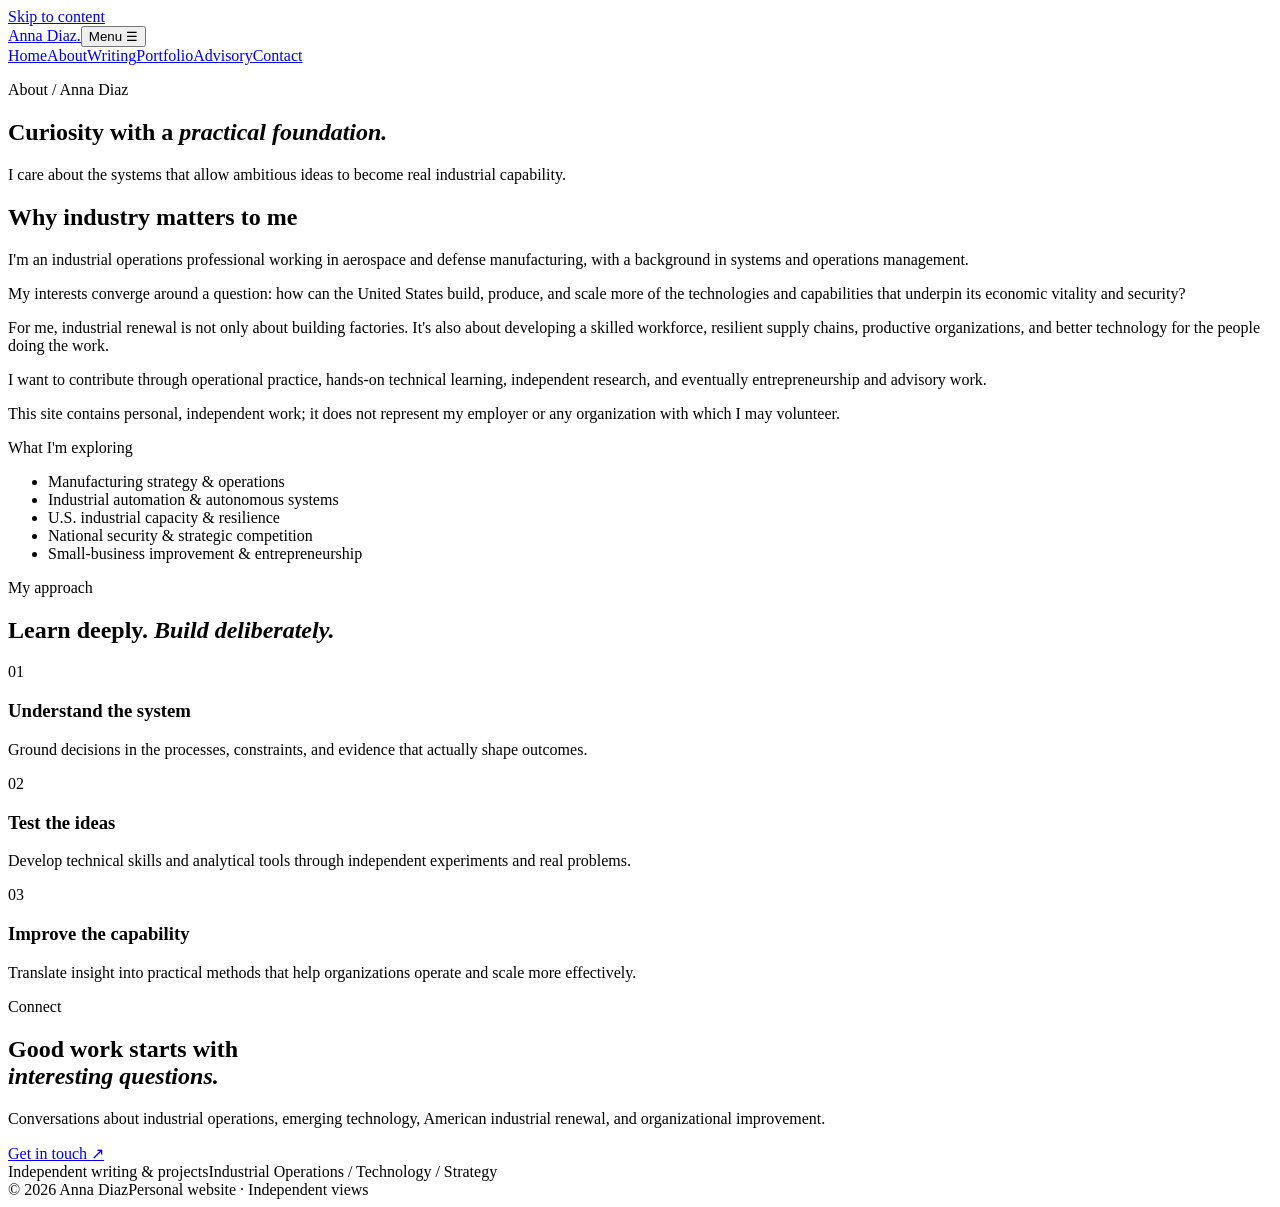
==== about.html @ 1a8fd3c5 "Initial website structure" ====
<!doctype html>
<html lang="en"><head><meta charset="UTF-8"><meta name="viewport" content="width=device-width,initial-scale=1"><meta name="theme-color" content="#f8f7f3"><meta name="description" content="About Anna Diaz and her interests in American industrial renewal, operations, technology, and strategy."><title>About | Anna Diaz</title><link rel="stylesheet" href="assets/styles.css"><link rel="icon" type="image/svg+xml" href="assets/favicon.svg"></head>
<body><a class="skip-link" href="#main">Skip to content</a><header class="site-header"><div class="container header-inner"><a class="wordmark" href="index.html" aria-label="Anna Diaz homepage">Anna Diaz<span class="wordmark-dot">.</span></a><button class="menu-toggle" aria-expanded="false" aria-controls="primary-nav" type="button">Menu <span aria-hidden="true">☰</span></button><nav id="primary-nav" class="nav" aria-label="Main navigation"><a href="index.html">Home</a><a href="about.html" aria-current="page">About</a><a href="writing.html">Writing</a><a href="projects.html">Portfolio</a><a href="advisory.html">Advisory</a><a href="contact.html">Contact</a></nav></div></header>
<main id="main"><section class="page-intro container"><p class="eyebrow">About / Anna Diaz</p><h1>Curiosity with a <em>practical foundation.</em></h1><p class="page-lead">I care about the systems that allow ambitious ideas to become real industrial capability.</p></section><section class="section container"><div class="two-col"><div class="body-copy"><h2>Why industry matters to me</h2><p>I'm an industrial operations professional working in aerospace and defense manufacturing, with a background in systems and operations management.</p><p>My interests converge around a question: how can the United States build, produce, and scale more of the technologies and capabilities that underpin its economic vitality and security?</p><p>For me, industrial renewal is not only about building factories. It's also about developing a skilled workforce, resilient supply chains, productive organizations, and better technology for the people doing the work.</p><p>I want to contribute through operational practice, hands-on technical learning, independent research, and eventually entrepreneurship and advisory work.</p><p>This site contains personal, independent work; it does not represent my employer or any organization with which I may volunteer.</p></div><aside class="aside-panel"><p class="eyebrow">What I'm exploring</p><ul class="clean-list"><li>Manufacturing strategy &amp; operations</li><li>Industrial automation &amp; autonomous systems</li><li>U.S. industrial capacity &amp; resilience</li><li>National security &amp; strategic competition</li><li>Small-business improvement &amp; entrepreneurship</li></ul></aside></div></section><section class="section section-tinted"><div class="container"><p class="eyebrow">My approach</p><h2>Learn deeply. <em>Build deliberately.</em></h2><div class="three-values"><div><span>01</span><h3>Understand the system</h3><p>Ground decisions in the processes, constraints, and evidence that actually shape outcomes.</p></div><div><span>02</span><h3>Test the ideas</h3><p>Develop technical skills and analytical tools through independent experiments and real problems.</p></div><div><span>03</span><h3>Improve the capability</h3><p>Translate insight into practical methods that help organizations operate and scale more effectively.</p></div></div></div></section></main>
<footer class="site-footer"><div class="container"><div class="footer-top"><div><p class="eyebrow">Connect</p><h2>Good work starts with<br><em>interesting questions.</em></h2><p>Conversations about industrial operations, emerging technology, American industrial renewal, and organizational improvement.</p><a class="button button-dark" href="contact.html">Get in touch <span aria-hidden="true">↗</span></a></div><div class="footer-side"><span>Independent writing &amp; projects</span><span>Industrial Operations / Technology / Strategy</span></div></div><div class="footer-bottom"><span>© <span id="year">2026</span> Anna Diaz</span><span>Personal website · Independent views</span></div></div></footer><script src="assets/script.js" defer></script></body></html>
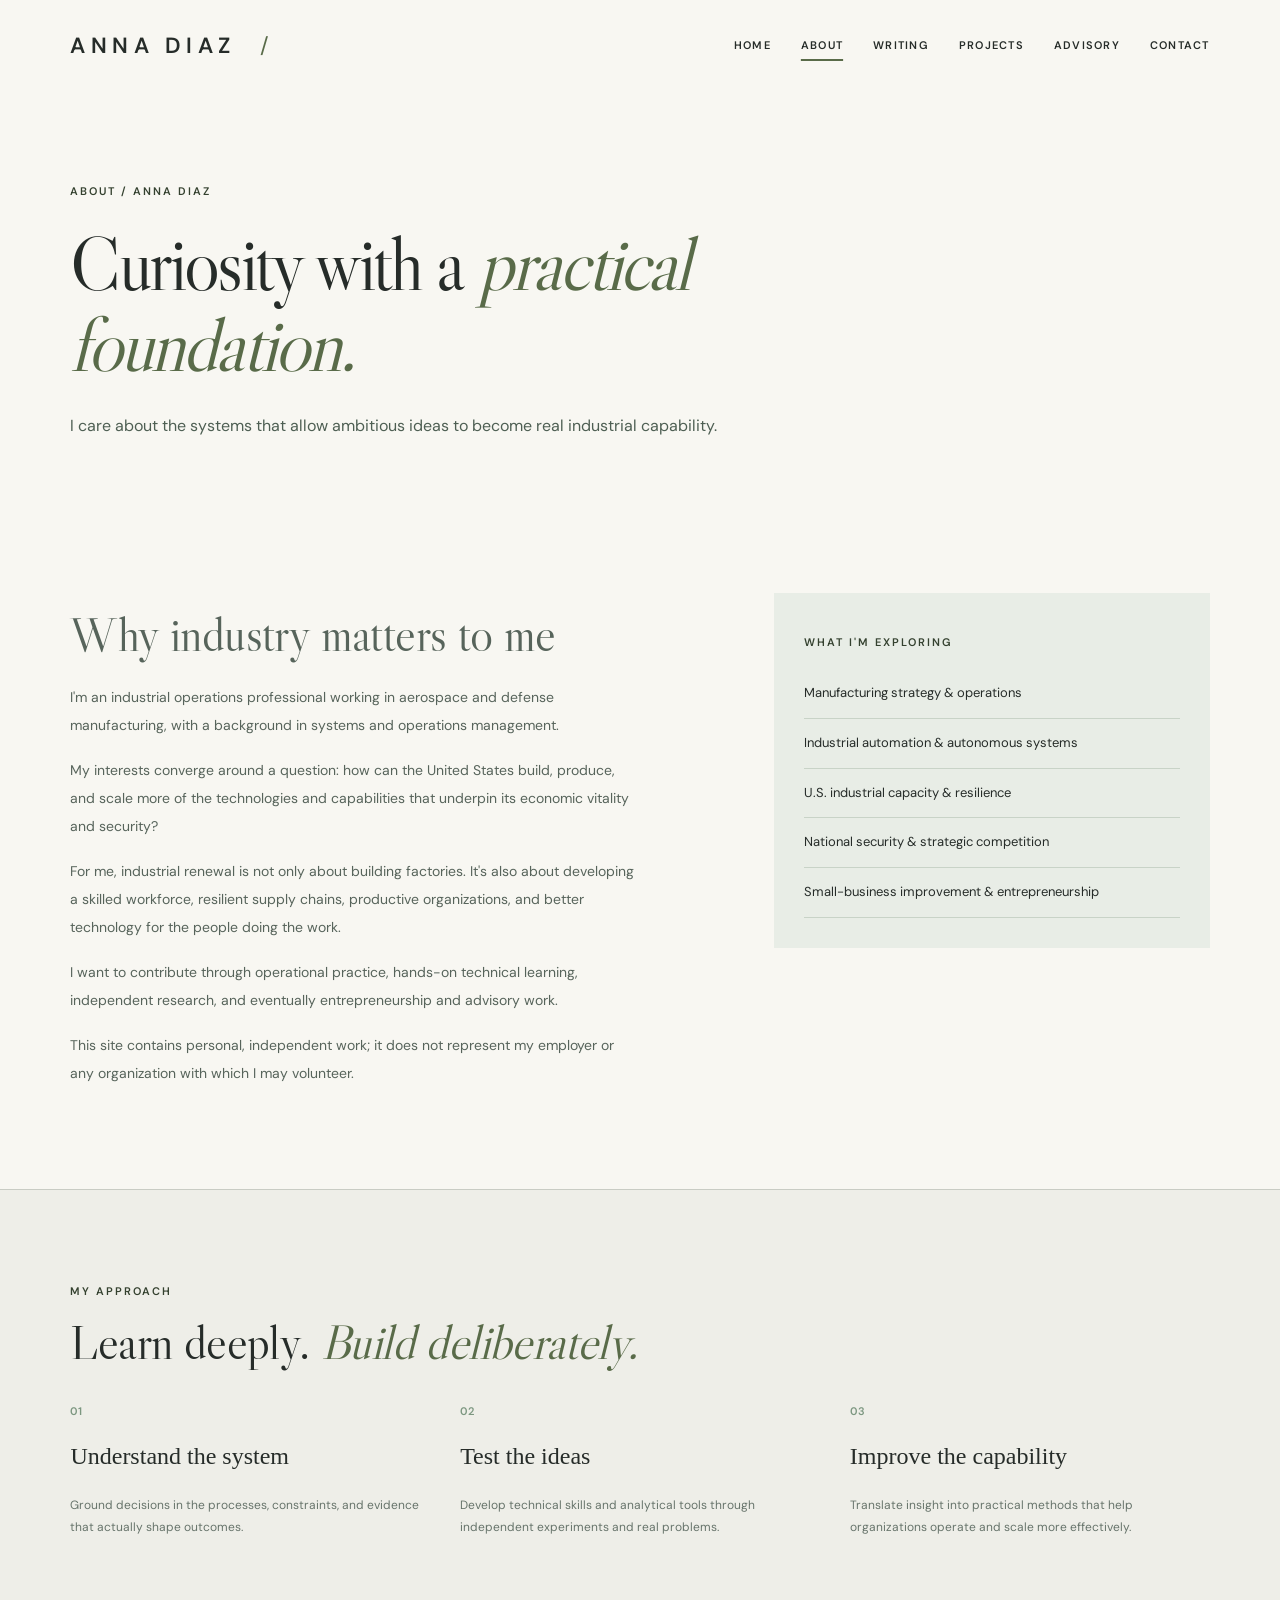
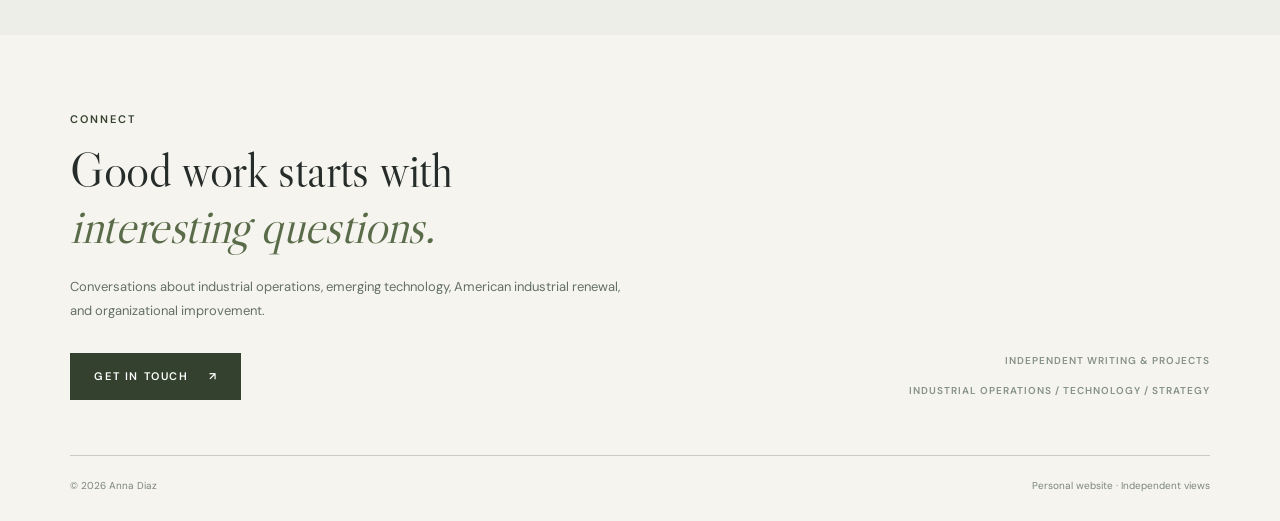
==== commit c0043ddc: "Redesign Anna Diaz website with industrial editorial branding" ====
--- a/about.html
+++ b/about.html
@@ -1,5 +1,6 @@
-<!doctype html>
-<html lang="en"><head><meta charset="UTF-8"><meta name="viewport" content="width=device-width,initial-scale=1"><meta name="theme-color" content="#f8f7f3"><meta name="description" content="About Anna Diaz and her interests in American industrial renewal, operations, technology, and strategy."><title>About | Anna Diaz</title><link rel="stylesheet" href="assets/styles.css"><link rel="icon" type="image/svg+xml" href="assets/favicon.svg"></head>
-<body><a class="skip-link" href="#main">Skip to content</a><header class="site-header"><div class="container header-inner"><a class="wordmark" href="index.html" aria-label="Anna Diaz homepage">Anna Diaz<span class="wordmark-dot">.</span></a><button class="menu-toggle" aria-expanded="false" aria-controls="primary-nav" type="button">Menu <span aria-hidden="true">☰</span></button><nav id="primary-nav" class="nav" aria-label="Main navigation"><a href="index.html">Home</a><a href="about.html" aria-current="page">About</a><a href="writing.html">Writing</a><a href="projects.html">Portfolio</a><a href="advisory.html">Advisory</a><a href="contact.html">Contact</a></nav></div></header>
+<!DOCTYPE html>
+
+<html lang="en"><head><meta charset="utf-8"/><meta content="width=device-width,initial-scale=1" name="viewport"/><meta content="#f8f7f3" name="theme-color"/><meta content="About Anna Diaz and her interests in American industrial renewal, operations, technology, and strategy." name="description"/><title>About | Anna Diaz</title><link href="assets/styles.css" rel="stylesheet"/><link href="assets/favicon.svg" rel="icon" type="image/svg+xml"/></head>
+<body><a class="skip-link" href="#main">Skip to content</a><header class="site-header"><div class="container header-inner"><a aria-label="Anna Diaz homepage" class="wordmark" href="index.html">ANNA DIAZ<span aria-hidden="true" class="wordmark-slash"> /</span></a><button aria-controls="primary-nav" aria-expanded="false" class="menu-toggle" type="button">Menu <span aria-hidden="true">☰</span></button><nav aria-label="Main navigation" class="nav" id="primary-nav"><a href="index.html">Home</a><a aria-current="page" href="about.html">About</a><a href="writing.html">Writing</a><a href="projects.html">Projects</a><a href="advisory.html">Advisory</a><a href="contact.html">Contact</a></nav></div></header>
 <main id="main"><section class="page-intro container"><p class="eyebrow">About / Anna Diaz</p><h1>Curiosity with a <em>practical foundation.</em></h1><p class="page-lead">I care about the systems that allow ambitious ideas to become real industrial capability.</p></section><section class="section container"><div class="two-col"><div class="body-copy"><h2>Why industry matters to me</h2><p>I'm an industrial operations professional working in aerospace and defense manufacturing, with a background in systems and operations management.</p><p>My interests converge around a question: how can the United States build, produce, and scale more of the technologies and capabilities that underpin its economic vitality and security?</p><p>For me, industrial renewal is not only about building factories. It's also about developing a skilled workforce, resilient supply chains, productive organizations, and better technology for the people doing the work.</p><p>I want to contribute through operational practice, hands-on technical learning, independent research, and eventually entrepreneurship and advisory work.</p><p>This site contains personal, independent work; it does not represent my employer or any organization with which I may volunteer.</p></div><aside class="aside-panel"><p class="eyebrow">What I'm exploring</p><ul class="clean-list"><li>Manufacturing strategy &amp; operations</li><li>Industrial automation &amp; autonomous systems</li><li>U.S. industrial capacity &amp; resilience</li><li>National security &amp; strategic competition</li><li>Small-business improvement &amp; entrepreneurship</li></ul></aside></div></section><section class="section section-tinted"><div class="container"><p class="eyebrow">My approach</p><h2>Learn deeply. <em>Build deliberately.</em></h2><div class="three-values"><div><span>01</span><h3>Understand the system</h3><p>Ground decisions in the processes, constraints, and evidence that actually shape outcomes.</p></div><div><span>02</span><h3>Test the ideas</h3><p>Develop technical skills and analytical tools through independent experiments and real problems.</p></div><div><span>03</span><h3>Improve the capability</h3><p>Translate insight into practical methods that help organizations operate and scale more effectively.</p></div></div></div></section></main>
-<footer class="site-footer"><div class="container"><div class="footer-top"><div><p class="eyebrow">Connect</p><h2>Good work starts with<br><em>interesting questions.</em></h2><p>Conversations about industrial operations, emerging technology, American industrial renewal, and organizational improvement.</p><a class="button button-dark" href="contact.html">Get in touch <span aria-hidden="true">↗</span></a></div><div class="footer-side"><span>Independent writing &amp; projects</span><span>Industrial Operations / Technology / Strategy</span></div></div><div class="footer-bottom"><span>© <span id="year">2026</span> Anna Diaz</span><span>Personal website · Independent views</span></div></div></footer><script src="assets/script.js" defer></script></body></html>+<footer class="site-footer"><div class="container"><div class="footer-top"><div><p class="eyebrow">Connect</p><h2>Good work starts with<br/><em>interesting questions.</em></h2><p>Conversations about industrial operations, emerging technology, American industrial renewal, and organizational improvement.</p><a class="button button-dark" href="contact.html">Get in touch <span aria-hidden="true">↗</span></a></div><div class="footer-side"><span>Independent writing &amp; projects</span><span>Industrial Operations / Technology / Strategy</span></div></div><div class="footer-bottom"><span>© <span id="year">2026</span> Anna Diaz</span><span>Personal website · Independent views</span></div></div></footer><script defer="" src="assets/script.js"></script></body></html>
--- a/assets/styles.css
+++ b/assets/styles.css
@@ -0,0 +1,63 @@
+@import url('https://fonts.googleapis.com/css2?family=DM+Sans:wght@400;500;600;700&family=Libre+Caslon+Display&display=swap');
+:root{--paper:#f8f7f3;--ink:#303733;--muted:#66726b;--line:#dcded6;--dark:#2b4036;--accent:#718976;--tint:#e9eee7;--white:#fffefa}*{box-sizing:border-box}html{scroll-behavior:smooth}body{margin:0;background:var(--paper);color:var(--ink);font-family:Georgia,'Times New Roman',serif}img{max-width:100%;display:block}a{color:inherit;text-decoration:none}a:focus-visible,button:focus-visible{outline:3px solid #789e85;outline-offset:4px}.container{max-width:1170px;margin:0 auto;padding-left:6%;padding-right:6%}.skip-link{position:absolute;top:-60px;left:10px;background:white;padding:12px;z-index:20}.skip-link:focus{top:10px}.site-header{border-bottom:1px solid var(--line);position:relative;z-index:5}.header-inner{display:flex;align-items:center;justify-content:space-between;min-height:75px;gap:16px}.wordmark{font-size:22px;letter-spacing:-.7px;color:var(--ink);white-space:nowrap}.wordmark-dot{color:var(--accent)}.nav{display:flex;align-items:center;gap:24px;font:500 11px 'DM Sans',Arial,sans-serif;color:var(--ink)}.nav a:hover,.nav a[aria-current=page]{color:#617c66}.nav a[aria-current=page]{text-decoration:underline;text-decoration-color:#94a89a;text-underline-offset:7px}.nav a:last-child{border:1px solid #aab4a9;padding:11px 15px}.menu-toggle{display:none;background:transparent;border:1px solid var(--line);padding:9px 12px;color:var(--ink);font:600 12px 'DM Sans',Arial,sans-serif}.eyebrow,.meta{font:600 10px/1.5 'DM Sans',Arial,sans-serif;letter-spacing:1.6px;text-transform:uppercase;color:#6e856f}.meta{letter-spacing:1px}.hero{padding-top:77px;padding-bottom:84px;display:grid;grid-template-columns:1.25fr .75fr;align-items:center;gap:8%}.hero h1,.page-intro h1{font-size:clamp(43px,5.9vw,76px);font-weight:400;line-height:1.08;letter-spacing:-2.8px;margin:22px 0 26px}.hero h1 em,.page-intro h1 em,h2 em{color:var(--accent);font-weight:400}.hero-lead,.page-lead{font:400 16px/1.8 'DM Sans',Arial,sans-serif;color:#4e5f53;max-width:600px}.hero-sub{font:400 13px/1.9 'DM Sans',Arial,sans-serif;max-width:560px;color:#69766d;margin:18px 0}.button-row{display:flex;gap:10px;flex-wrap:wrap;margin-top:29px}.button{display:inline-flex;gap:16px;align-items:center;justify-content:space-between;padding:13px 18px;border:1px solid #95a298;font:600 11px 'DM Sans',Arial,sans-serif;transition:transform .15s,background .15s}.button:hover{transform:translateY(-2px)}.button-dark{background:var(--dark);color:white;border-color:var(--dark)}.portrait-frame{margin:0;position:relative;background:#e2e4dc;min-height:420px;overflow:hidden;display:flex;flex-direction:column;justify-content:flex-end}.portrait-frame img{width:100%;height:440px;object-fit:cover}.portrait-frame figcaption{position:absolute;bottom:0;left:0;right:0;background:#faf9f1e8;padding:14px 16px;font:500 10px 'DM Sans',Arial,sans-serif;color:#586b5c}.theme-strip{background:var(--dark);color:#f0f2ec;padding:25px 0}.theme-strip .container{display:flex;gap:15px;justify-content:space-between;flex-wrap:wrap;font:600 10px 'DM Sans',Arial,sans-serif;letter-spacing:1.3px;text-transform:uppercase}.section{padding-top:81px;padding-bottom:84px;border-bottom:1px solid var(--line);scroll-margin-top:10px}.section-tinted{background:#eeefea;border:0}.section-heading{display:flex;gap:30px;justify-content:space-between;align-items:end;margin-bottom:37px}.section h2,.advisory-band h2,.footer-top h2,.article-body h2{font-size:clamp(32px,3.8vw,49px);font-weight:400;letter-spacing:-1.4px;line-height:1.15;margin:14px 0 20px}.section-aside{max-width:280px;font:400 12px/1.85 'DM Sans',Arial,sans-serif;color:#76827a}.two-col{display:grid;grid-template-columns:1.3fr 1fr;gap:12%}.body-copy{font:400 14px/2 'DM Sans',Arial,sans-serif;color:#57645b}.body-copy p{margin:0 0 17px}.text-link{display:inline-block;margin-top:15px;border-bottom:1px solid #78927f;padding-bottom:6px;font:600 11px 'DM Sans',Arial,sans-serif}.text-link:hover{color:#5e8166}.fact-list>div{border-bottom:1px solid var(--line);padding:17px 0}.fact-list small{display:block;color:#8a978a;font:600 10px 'DM Sans',Arial,sans-serif;text-transform:uppercase;letter-spacing:1.1px;margin-bottom:9px}.fact-list strong{font:400 17px Georgia,serif}.writing-feature-grid{display:grid;grid-template-columns:1.2fr 1fr;gap:16px}.writing-feature{background:#e0e7de;min-height:355px;padding:30px;display:flex;flex-direction:column;justify-content:space-between}.writing-feature h3{font-size:clamp(25px,3vw,39px);font-weight:400;letter-spacing:-1px;line-height:1.22;margin:14px 0}.writing-feature p,.writing-preview p{font:400 13px/1.85 'DM Sans',Arial,sans-serif;color:#5c6d60}.arrow-line,.small-note{font:600 11px 'DM Sans',Arial,sans-serif;color:#647b69}.writing-side{display:grid;gap:16px}.writing-preview{background:var(--white);border:1px solid var(--line);padding:25px;display:flex;flex-direction:column;justify-content:space-between}.writing-preview h3{font-size:23px;font-weight:400;line-height:1.25;margin:13px 0}.disclosure,.note{font:400 11px/1.9 'DM Sans',Arial,sans-serif;color:#78867b}.disclosure{margin:20px 0}.project-grid{display:grid;grid-template-columns:repeat(3,minmax(0,1fr));gap:16px}.project-card{background:var(--white);border:1px solid var(--line);transition:transform .2s}.project-card:hover,.writing-preview:hover,.writing-feature:hover{transform:translateY(-3px)}.project-image{height:170px;background:#dde7df;overflow:hidden}.project-image.olive{background:#e3e6dc}.project-image.sand{background:#e8e3d8}.project-image img{height:100%;width:100%;object-fit:cover}.project-content{padding:23px}.project-content h3,.topic-list h3{font-size:24px;line-height:1.25;letter-spacing:-.4px;font-weight:400;margin:14px 0}.project-content p,.topic-list p{font:400 12px/1.85 'DM Sans',Arial,sans-serif;color:#647068}.card-foot{display:block;border-top:1px solid var(--line);margin-top:20px;padding-top:15px;font:600 10px 'DM Sans',Arial,sans-serif;color:#728474}.after-grid{margin-top:30px}.advisory-band{background:#e7ece5;padding:72px 0}.advisory-grid{display:grid;grid-template-columns:1fr 1fr;gap:12%;align-items:center}.advisory-band p:not(.eyebrow){font:400 13px/1.9 'DM Sans',Arial,sans-serif;color:#58675c}.service-list>div{border-bottom:1px solid #c7d0c5;padding:20px 0;font:500 13px 'DM Sans',Arial,sans-serif;display:flex;gap:16px}.service-list span{color:#8b9d8d}.site-footer{padding:65px 0 29px}.footer-top{display:flex;justify-content:space-between;gap:60px}.footer-top p:not(.eyebrow){max-width:550px;font:400 13px/1.9 'DM Sans',Arial,sans-serif;color:#637066}.footer-top .button{margin-top:16px}.footer-side{display:flex;flex-direction:column;gap:12px;align-self:end;font:600 10px/1.8 'DM Sans',Arial,sans-serif;color:#859186;text-align:right;text-transform:uppercase;letter-spacing:1px}.footer-bottom{border-top:1px solid var(--line);margin-top:55px;padding-top:23px;display:flex;justify-content:space-between;gap:15px;font:400 10px 'DM Sans',Arial,sans-serif;color:#7a867d}.page-intro{padding-top:85px;padding-bottom:65px}.page-intro h1{max-width:900px}.page-intro .page-lead{max-width:780px}.page-intro .disclosure{max-width:780px}.back-link{display:block;margin-bottom:26px;color:#647b69;font:600 12px 'DM Sans',Arial,sans-serif}.aside-panel{background:#e8ede6;padding:30px;height:fit-content}.clean-list{list-style:none;padding:0;margin:17px 0 0;font:400 13px/1.75 'DM Sans',Arial,sans-serif}.clean-list li{padding:13px 0;border-bottom:1px solid #c8d3c7}.three-values{display:grid;grid-template-columns:repeat(3,1fr);gap:30px;margin-top:30px}.three-values span{font:600 11px 'DM Sans',Arial,sans-serif;color:#7c9780}.three-values h3{font-size:24px;font-weight:400}.three-values p{font:400 12px/1.85 'DM Sans',Arial,sans-serif;color:#67746b}.long-card{border:1px solid var(--line);display:grid;grid-template-columns:1.35fr 1fr;background:var(--white);min-height:270px}.long-card>div:first-child{padding:35px}.long-card h2{font-size:clamp(28px,3.4vw,39px);margin:12px 0}.long-card p{font:400 13px/1.8 'DM Sans',Arial,sans-serif;color:#67736a}.long-card-art{background:#dfe8df;overflow:hidden}.long-card-art img{width:100%;height:100%;object-fit:cover}.topic-list{display:grid;grid-template-columns:repeat(2,1fr);gap:22px}.topic-list article{border:1px solid var(--line);background:var(--white);padding:28px;scroll-margin-top:25px}.article-body{max-width:780px;font:400 15px/2 'DM Sans',Arial,sans-serif;color:#556359}.article-body h2{margin-top:43px;font-size:33px;color:var(--ink)}.article-body ul{padding-left:23px}.article-body li{margin-bottom:12px}.project-hero-art{background:#dfe8df;max-height:310px;overflow:hidden;margin-bottom:35px}.project-hero-art img{height:310px;object-fit:contain;width:100%}.contact-placeholders>div{padding:15px 0;border-bottom:1px solid #c8d3c7;display:flex;justify-content:space-between;gap:12px;font:400 12px 'DM Sans',Arial,sans-serif}.contact-placeholders span{color:#768579}
+@media(max-width:850px){.nav{gap:12px}.hero{gap:5%}.hero h1{font-size:clamp(42px,5.8vw,62px)}.portrait-frame{min-height:350px}.portrait-frame img{height:370px}.theme-strip .container{justify-content:flex-start;column-gap:30px}.project-grid{gap:10px}.project-content{padding:17px}}
+@media(max-width:680px){.container{padding-left:6%;padding-right:6%}.header-inner{min-height:69px;flex-wrap:wrap;padding-top:13px;padding-bottom:13px}.menu-toggle{display:block;margin-left:auto}.nav{display:none;width:100%;flex-direction:column;align-items:stretch;gap:0;padding-bottom:10px}.nav.is-open{display:flex}.nav a{padding:13px 5px;border-bottom:1px solid var(--line)}.nav a:last-child{border:0;padding:13px 5px}.hero{grid-template-columns:1fr;gap:37px;padding-top:58px;padding-bottom:57px}.hero h1,.page-intro h1{letter-spacing:-1.7px}.portrait-frame{max-width:410px;min-height:330px}.portrait-frame img{height:400px}.section{padding-top:59px;padding-bottom:61px}.section-heading{display:block}.section-aside{max-width:600px}.two-col,.writing-feature-grid,.project-grid,.advisory-grid,.three-values,.long-card,.topic-list{grid-template-columns:1fr}.writing-feature{min-height:300px}.writing-side{gap:12px}.project-image{height:180px}.advisory-band{padding:57px 0}.footer-top{display:block}.footer-side{margin-top:35px;text-align:left}.page-intro{padding-top:60px;padding-bottom:40px}.long-card-art{max-height:215px}.long-card-art img{height:215px}.footer-bottom{flex-wrap:wrap}}
+@media(prefers-reduced-motion:reduce){html{scroll-behavior:auto}*,*:before,*:after{transition:none!important;animation:none!important}}
+
+
+/* ================================================
+   ANNA DIAZ / INDUSTRIAL EDITORIAL REFRESH
+   Ivory, charcoal and earthy olive. 21 November 2026.
+   ================================================ */
+:root{--paper:#f8f7f2;--ink:#262c29;--muted:#626963;--line:#c9ccc4;--dark:#34412f;--accent:#596b49;--tint:#efeee8;--white:#fdfcf8}
+body{background:var(--paper);color:var(--ink)}
+.container{max-width:1340px;padding-left:5.5%;padding-right:5.5%}
+.site-header{background:var(--paper);border-bottom:none}
+.header-inner{min-height:92px}
+.wordmark{font:600 22px/1.2 'DM Sans',Arial,sans-serif;letter-spacing:5.5px;color:var(--ink)}
+.wordmark-slash{color:var(--accent);font-weight:400;margin-left:13px}
+.nav{font:600 11px/1.4 'DM Sans',Arial,sans-serif;letter-spacing:1.25px;text-transform:uppercase;gap:30px}
+.nav a:last-child{border:0;padding:0}
+.nav a[aria-current=page]{color:var(--ink);text-decoration-color:var(--accent);text-decoration-thickness:2px;text-underline-offset:10px}
+.nav a:hover{color:var(--accent)}
+.eyebrow,.meta,.path-index{color:var(--dark);font:600 11px/1.6 'DM Sans',Arial,sans-serif;letter-spacing:2px;text-transform:uppercase}
+.hero{max-width:1340px;grid-template-columns:1.11fr .89fr;gap:3.5%;padding-top:38px;padding-bottom:32px;min-height:590px;align-items:center}
+.hero-copy{position:relative;z-index:2;padding:42px 0 35px}
+.hero h1{font-family:'Libre Caslon Display',Georgia,'Times New Roman',serif;font-size:clamp(48px,5.4vw,79px);font-weight:400;letter-spacing:-2.3px;line-height:1.02;margin:33px 0 25px;white-space:nowrap}
+.hero h1 em{font-weight:400;color:var(--ink)}
+.hero-rule{display:block;width:66px;height:5px;background:var(--accent);margin:30px 0 27px}
+.hero-lead{font:400 17px/1.65 'DM Sans',Arial,sans-serif;color:#333a34;max-width:540px;margin:0}
+.hero-sub{font:400 13px/1.85 'DM Sans',Arial,sans-serif;color:#6d736a;max-width:540px;margin:17px 0 0}
+.button-row{margin-top:37px;gap:32px;align-items:center}
+.button{font:600 11px/1.2 'DM Sans',Arial,sans-serif;letter-spacing:1.6px;text-transform:uppercase;min-height:47px;gap:20px}
+.button-dark{background:var(--dark);color:#fff;padding:16px 23px;border-color:var(--dark)}
+.button-secondary{border:0;border-bottom:1px solid var(--ink);padding:15px 0;color:var(--ink)}
+.button-secondary:hover{background:transparent}
+.portrait-frame{min-height:0;height:510px;background:transparent;overflow:visible;margin:0;display:block;position:relative}
+.portrait-mat{width:100%;height:100%;background:#b8beb2;clip-path:polygon(22% 0,100% 0,81% 100%,0 100%);overflow:hidden}
+.portrait-mat img,.portrait-frame img{height:100%;width:100%;object-fit:cover;object-position:50% 42%;filter:saturate(.83) contrast(1.02)}
+.portrait-edge{position:absolute;right:0;bottom:0;width:17%;height:45%;background:#718064;clip-path:polygon(100% 0,100% 100%,0 100%);z-index:-1}
+.home-paths{display:grid;grid-template-columns:repeat(3,1fr);gap:0;border-top:1px solid var(--line);border-bottom:1px solid var(--line);padding-top:26px;padding-bottom:36px}
+.path-item{display:block;padding:7px 34px 4px 34px;min-height:165px;transition:background .18s}
+.path-item:first-child{padding-left:0}
+.path-item:not(:first-child){border-left:1px solid var(--line)}
+.path-item:hover{background:#eeefe9}
+.path-item h2{font:600 18px/1.3 'DM Sans',Arial,sans-serif;letter-spacing:1.4px;text-transform:uppercase;margin:11px 0 14px}
+.path-item p{font:400 13px/1.65 'DM Sans',Arial,sans-serif;color:#576159;max-width:340px;margin:0}
+.path-arrow{display:inline-block;font:400 26px/1 Arial,sans-serif;margin-top:15px;color:#313b33}
+.section{padding-top:82px;padding-bottom:85px;border-color:var(--line)}
+.section h2,.advisory-band h2,.footer-top h2,.article-body h2{font-family:'Libre Caslon Display',Georgia,serif;letter-spacing:-.6px}
+.section h2 em,.advisory-band h2 em,.footer-top h2 em,.page-intro h1 em{color:var(--accent)}
+.section-tinted{background:#eeeee8}
+.writing-feature{background:#e3e7df}
+.writing-preview,.project-card,.topic-list article,.long-card{background:var(--white);border-color:var(--line)}
+.project-card:hover,.writing-preview:hover,.writing-feature:hover{transform:translateY(-2px)}
+.project-image{background:#dfe4dd}
+.advisory-band{background:#e7e9e1}
+.page-intro{padding-top:80px;padding-bottom:55px}
+.page-intro h1{font-family:'Libre Caslon Display',Georgia,serif}
+.text-link{border-bottom-color:var(--accent)}
+.site-footer{background:#f5f4ee}
+@media(max-width:1050px){.nav{gap:16px;letter-spacing:.5px}.hero{min-height:530px}.hero h1{font-size:clamp(43px,5vw,61px)}.portrait-frame{height:445px}}
+@media(max-width:760px){.container{padding-left:6%;padding-right:6%}.header-inner{min-height:74px}.wordmark{font-size:17px;letter-spacing:3.4px}.menu-toggle{display:block}.nav{display:none;width:100%;flex-direction:column;align-items:stretch;gap:0;padding:0 0 12px}.nav.is-open{display:flex}.nav a,.nav a:last-child{padding:13px 5px;border-bottom:1px solid var(--line)}.hero{grid-template-columns:1fr;padding-top:30px;padding-bottom:32px;gap:26px;min-height:0}.hero-copy{padding:16px 0 0}.hero h1{font-size:clamp(43px,9vw,67px);white-space:normal;line-height:1.08;margin:22px 0}.hero-rule{margin:23px 0}.hero-lead{font-size:15px}.portrait-frame{height:430px;width:min(100%,470px);margin:auto}.home-paths{grid-template-columns:1fr;padding-top:10px;padding-bottom:10px}.path-item,.path-item:first-child{padding:22px 0;min-height:0}.path-item:not(:first-child){border-left:0;border-top:1px solid var(--line)}.path-item h2{font-size:16px}.path-arrow{margin-top:6px}.section{padding-top:57px;padding-bottom:60px}}
+@media(max-width:420px){.hero h1{font-size:41px}.portrait-frame{height:360px}.button-row{gap:15px}.button{font-size:10px;letter-spacing:1px}}
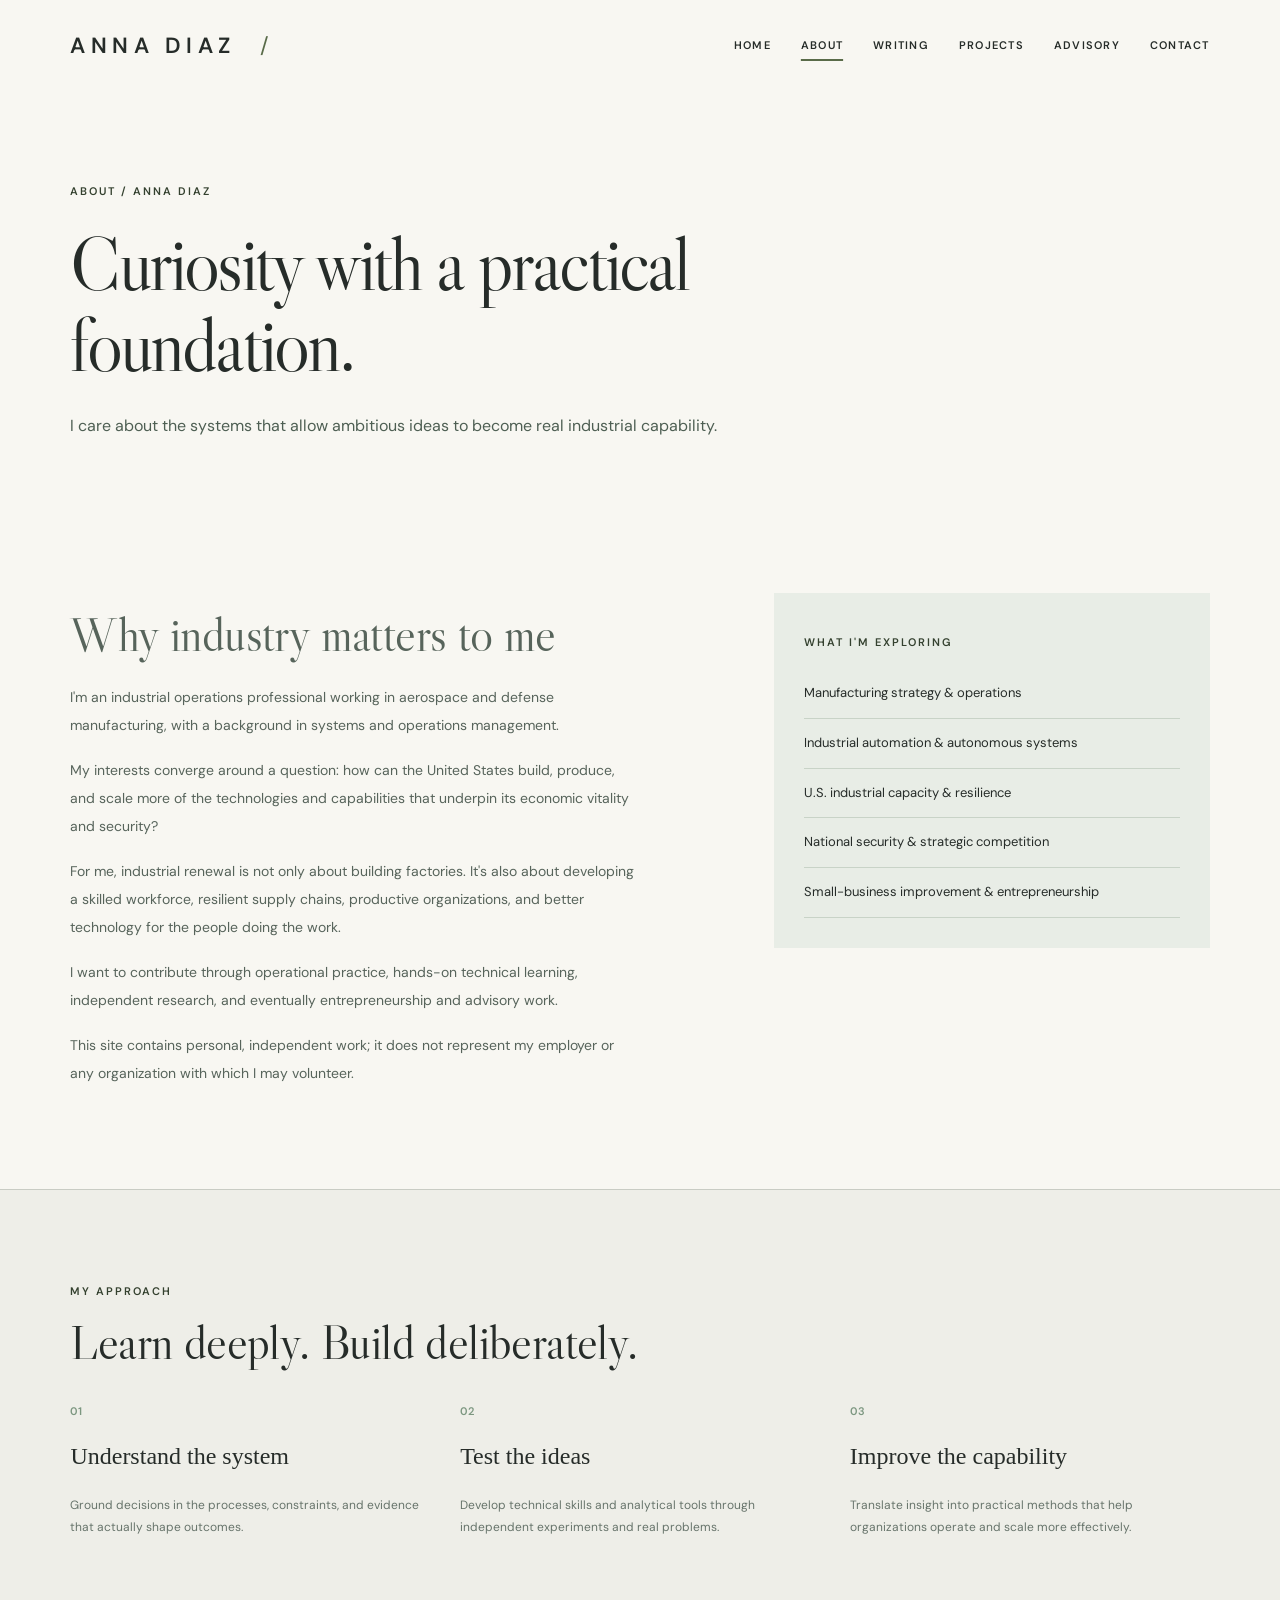
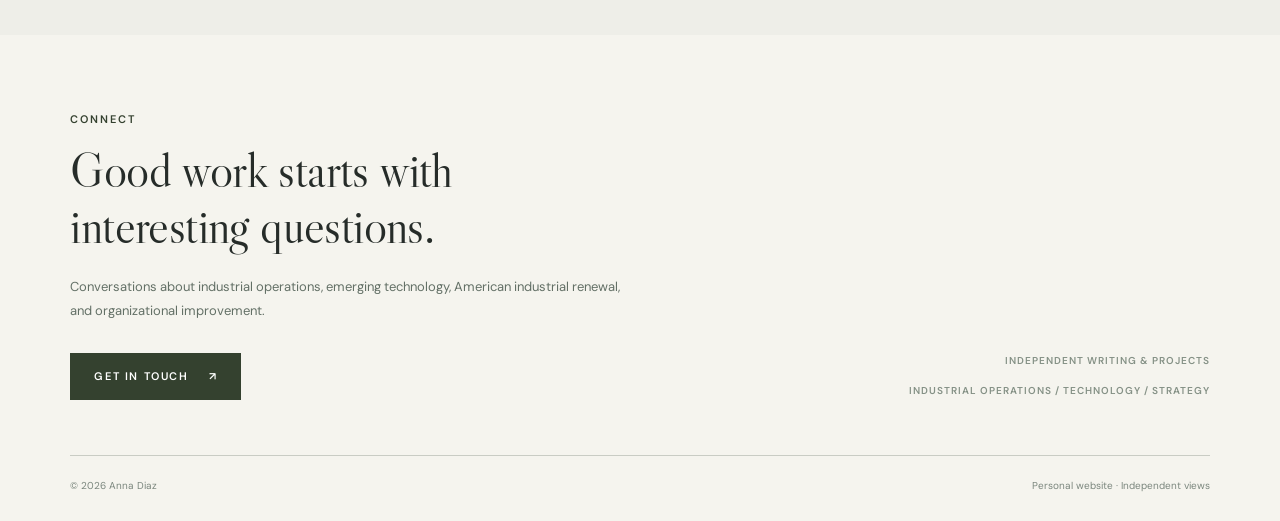
==== commit 5eba6e8e: "Update Anna Diaz website to V4 with private contact form" ====
--- a/about.html
+++ b/about.html
@@ -2,5 +2,5 @@
 
 <html lang="en"><head><meta charset="utf-8"/><meta content="width=device-width,initial-scale=1" name="viewport"/><meta content="#f8f7f3" name="theme-color"/><meta content="About Anna Diaz and her interests in American industrial renewal, operations, technology, and strategy." name="description"/><title>About | Anna Diaz</title><link href="assets/styles.css" rel="stylesheet"/><link href="assets/favicon.svg" rel="icon" type="image/svg+xml"/></head>
 <body><a class="skip-link" href="#main">Skip to content</a><header class="site-header"><div class="container header-inner"><a aria-label="Anna Diaz homepage" class="wordmark" href="index.html">ANNA DIAZ<span aria-hidden="true" class="wordmark-slash"> /</span></a><button aria-controls="primary-nav" aria-expanded="false" class="menu-toggle" type="button">Menu <span aria-hidden="true">☰</span></button><nav aria-label="Main navigation" class="nav" id="primary-nav"><a href="index.html">Home</a><a aria-current="page" href="about.html">About</a><a href="writing.html">Writing</a><a href="projects.html">Projects</a><a href="advisory.html">Advisory</a><a href="contact.html">Contact</a></nav></div></header>
-<main id="main"><section class="page-intro container"><p class="eyebrow">About / Anna Diaz</p><h1>Curiosity with a <em>practical foundation.</em></h1><p class="page-lead">I care about the systems that allow ambitious ideas to become real industrial capability.</p></section><section class="section container"><div class="two-col"><div class="body-copy"><h2>Why industry matters to me</h2><p>I'm an industrial operations professional working in aerospace and defense manufacturing, with a background in systems and operations management.</p><p>My interests converge around a question: how can the United States build, produce, and scale more of the technologies and capabilities that underpin its economic vitality and security?</p><p>For me, industrial renewal is not only about building factories. It's also about developing a skilled workforce, resilient supply chains, productive organizations, and better technology for the people doing the work.</p><p>I want to contribute through operational practice, hands-on technical learning, independent research, and eventually entrepreneurship and advisory work.</p><p>This site contains personal, independent work; it does not represent my employer or any organization with which I may volunteer.</p></div><aside class="aside-panel"><p class="eyebrow">What I'm exploring</p><ul class="clean-list"><li>Manufacturing strategy &amp; operations</li><li>Industrial automation &amp; autonomous systems</li><li>U.S. industrial capacity &amp; resilience</li><li>National security &amp; strategic competition</li><li>Small-business improvement &amp; entrepreneurship</li></ul></aside></div></section><section class="section section-tinted"><div class="container"><p class="eyebrow">My approach</p><h2>Learn deeply. <em>Build deliberately.</em></h2><div class="three-values"><div><span>01</span><h3>Understand the system</h3><p>Ground decisions in the processes, constraints, and evidence that actually shape outcomes.</p></div><div><span>02</span><h3>Test the ideas</h3><p>Develop technical skills and analytical tools through independent experiments and real problems.</p></div><div><span>03</span><h3>Improve the capability</h3><p>Translate insight into practical methods that help organizations operate and scale more effectively.</p></div></div></div></section></main>
-<footer class="site-footer"><div class="container"><div class="footer-top"><div><p class="eyebrow">Connect</p><h2>Good work starts with<br/><em>interesting questions.</em></h2><p>Conversations about industrial operations, emerging technology, American industrial renewal, and organizational improvement.</p><a class="button button-dark" href="contact.html">Get in touch <span aria-hidden="true">↗</span></a></div><div class="footer-side"><span>Independent writing &amp; projects</span><span>Industrial Operations / Technology / Strategy</span></div></div><div class="footer-bottom"><span>© <span id="year">2026</span> Anna Diaz</span><span>Personal website · Independent views</span></div></div></footer><script defer="" src="assets/script.js"></script></body></html>+<main id="main"><section class="page-intro container"><p class="eyebrow">About / Anna Diaz</p><h1>Curiosity with a practical foundation.</h1><p class="page-lead">I care about the systems that allow ambitious ideas to become real industrial capability.</p></section><section class="section container"><div class="two-col"><div class="body-copy"><h2>Why industry matters to me</h2><p>I'm an industrial operations professional working in aerospace and defense manufacturing, with a background in systems and operations management.</p><p>My interests converge around a question: how can the United States build, produce, and scale more of the technologies and capabilities that underpin its economic vitality and security?</p><p>For me, industrial renewal is not only about building factories. It's also about developing a skilled workforce, resilient supply chains, productive organizations, and better technology for the people doing the work.</p><p>I want to contribute through operational practice, hands-on technical learning, independent research, and eventually entrepreneurship and advisory work.</p><p>This site contains personal, independent work; it does not represent my employer or any organization with which I may volunteer.</p></div><aside class="aside-panel"><p class="eyebrow">What I'm exploring</p><ul class="clean-list"><li>Manufacturing strategy &amp; operations</li><li>Industrial automation &amp; autonomous systems</li><li>U.S. industrial capacity &amp; resilience</li><li>National security &amp; strategic competition</li><li>Small-business improvement &amp; entrepreneurship</li></ul></aside></div></section><section class="section section-tinted"><div class="container"><p class="eyebrow">My approach</p><h2>Learn deeply. Build deliberately.</h2><div class="three-values"><div><span>01</span><h3>Understand the system</h3><p>Ground decisions in the processes, constraints, and evidence that actually shape outcomes.</p></div><div><span>02</span><h3>Test the ideas</h3><p>Develop technical skills and analytical tools through independent experiments and real problems.</p></div><div><span>03</span><h3>Improve the capability</h3><p>Translate insight into practical methods that help organizations operate and scale more effectively.</p></div></div></div></section></main>
+<footer class="site-footer"><div class="container"><div class="footer-top"><div><p class="eyebrow">Connect</p><h2>Good work starts with<br/>interesting questions.</h2><p>Conversations about industrial operations, emerging technology, American industrial renewal, and organizational improvement.</p><a class="button button-dark" href="contact.html">Get in touch <span aria-hidden="true">↗</span></a></div><div class="footer-side"><span>Independent writing &amp; projects</span><span>Industrial Operations / Technology / Strategy</span></div></div><div class="footer-bottom"><span>© <span id="year">2026</span> Anna Diaz</span><span>Personal website · Independent views</span></div></div></footer><script defer="" src="assets/script.js"></script></body></html>
--- a/assets/styles.css
+++ b/assets/styles.css
@@ -61,3 +61,30 @@
 @media(max-width:1050px){.nav{gap:16px;letter-spacing:.5px}.hero{min-height:530px}.hero h1{font-size:clamp(43px,5vw,61px)}.portrait-frame{height:445px}}
 @media(max-width:760px){.container{padding-left:6%;padding-right:6%}.header-inner{min-height:74px}.wordmark{font-size:17px;letter-spacing:3.4px}.menu-toggle{display:block}.nav{display:none;width:100%;flex-direction:column;align-items:stretch;gap:0;padding:0 0 12px}.nav.is-open{display:flex}.nav a,.nav a:last-child{padding:13px 5px;border-bottom:1px solid var(--line)}.hero{grid-template-columns:1fr;padding-top:30px;padding-bottom:32px;gap:26px;min-height:0}.hero-copy{padding:16px 0 0}.hero h1{font-size:clamp(43px,9vw,67px);white-space:normal;line-height:1.08;margin:22px 0}.hero-rule{margin:23px 0}.hero-lead{font-size:15px}.portrait-frame{height:430px;width:min(100%,470px);margin:auto}.home-paths{grid-template-columns:1fr;padding-top:10px;padding-bottom:10px}.path-item,.path-item:first-child{padding:22px 0;min-height:0}.path-item:not(:first-child){border-left:0;border-top:1px solid var(--line)}.path-item h2{font-size:16px}.path-arrow{margin-top:6px}.section{padding-top:57px;padding-bottom:60px}}
 @media(max-width:420px){.hero h1{font-size:41px}.portrait-frame{height:360px}.button-row{gap:15px}.button{font-size:10px;letter-spacing:1px}}
+
+/* V3 — quiet landscape motif and restrained editorial typography */
+.hero h1 em{font-style:italic;color:var(--ink)}
+.section h2 em,.page-intro h1 em,.footer-top h2 em,.advisory-band h2 em{font-style:normal;color:inherit}
+.mountain-horizon{position:relative;isolation:isolate;padding-bottom:120px!important;margin-bottom:-18px}
+.mountain-horizon::before{content:"";position:absolute;z-index:-1;left:0;right:0;bottom:0;height:125px;background:url('mountain-horizon.svg') center bottom/cover no-repeat;opacity:.72;pointer-events:none}
+.mountain-horizon .path-item{position:relative;z-index:1}
+.contact-intro{padding-bottom:35px}
+.contact-section{padding-top:34px}
+.contact-layout{display:grid;grid-template-columns:.88fr 1.12fr;gap:10%;align-items:start}
+.contact-context h2,.contact-panel h2{font-size:clamp(27px,3.1vw,40px);font-weight:400;letter-spacing:-.8px;margin:11px 0 24px}
+.contact-context .body-copy{max-width:440px}
+.contact-lines{margin:30px 0;border-top:1px solid var(--line)}
+.contact-lines div{padding:15px 0;border-bottom:1px solid var(--line);font:500 12px/1.6 'DM Sans',Arial,sans-serif}
+.contact-lines span{font-size:10px;color:var(--accent);letter-spacing:1.5px;margin-right:15px}
+.contact-direct{margin-top:34px}.contact-direct a{display:inline-block;margin-right:21px;margin-top:10px;border-bottom:1px solid var(--accent);padding-bottom:6px;font:600 12px 'DM Sans',Arial,sans-serif}
+.contact-direct [hidden]{display:none!important}
+.contact-panel{background:#efefe9;border:1px solid var(--line);padding:clamp(22px,3.5vw,40px)}
+.contact-form{display:grid;gap:8px}.contact-form label{font:600 11px 'DM Sans',Arial,sans-serif;letter-spacing:.35px;margin-top:10px}
+.contact-form input,.contact-form select,.contact-form textarea{font:400 13px 'DM Sans',Arial,sans-serif;color:var(--ink);background:#fffefa;width:100%;padding:13px;border:1px solid #b7bdb4;border-radius:0;min-width:0}
+.contact-form textarea{resize:vertical}.contact-form .button{margin-top:13px;cursor:pointer;width:fit-content}.contact-form button:disabled{cursor:not-allowed;opacity:.48;transform:none}.contact-form-note{font:400 11px/1.75 'DM Sans',Arial,sans-serif;color:var(--muted);margin:9px 0 0}
+@media(max-width:760px){.mountain-horizon{padding-bottom:86px!important}.mountain-horizon::before{height:90px}.contact-layout{grid-template-columns:1fr;gap:32px}.contact-panel{padding:23px}}
+
+/* Contact form: visually hidden honeypot field for automated spam */
+.form-honeypot{position:absolute!important;left:-10000px!important;width:1px!important;height:1px!important;overflow:hidden!important} 
+.contact-privacy{margin:10px 0 0;font:400 11px/1.75 'DM Sans',Arial,sans-serif;color:var(--muted)}
+.contact-privacy a{text-decoration:underline;text-underline-offset:3px}
